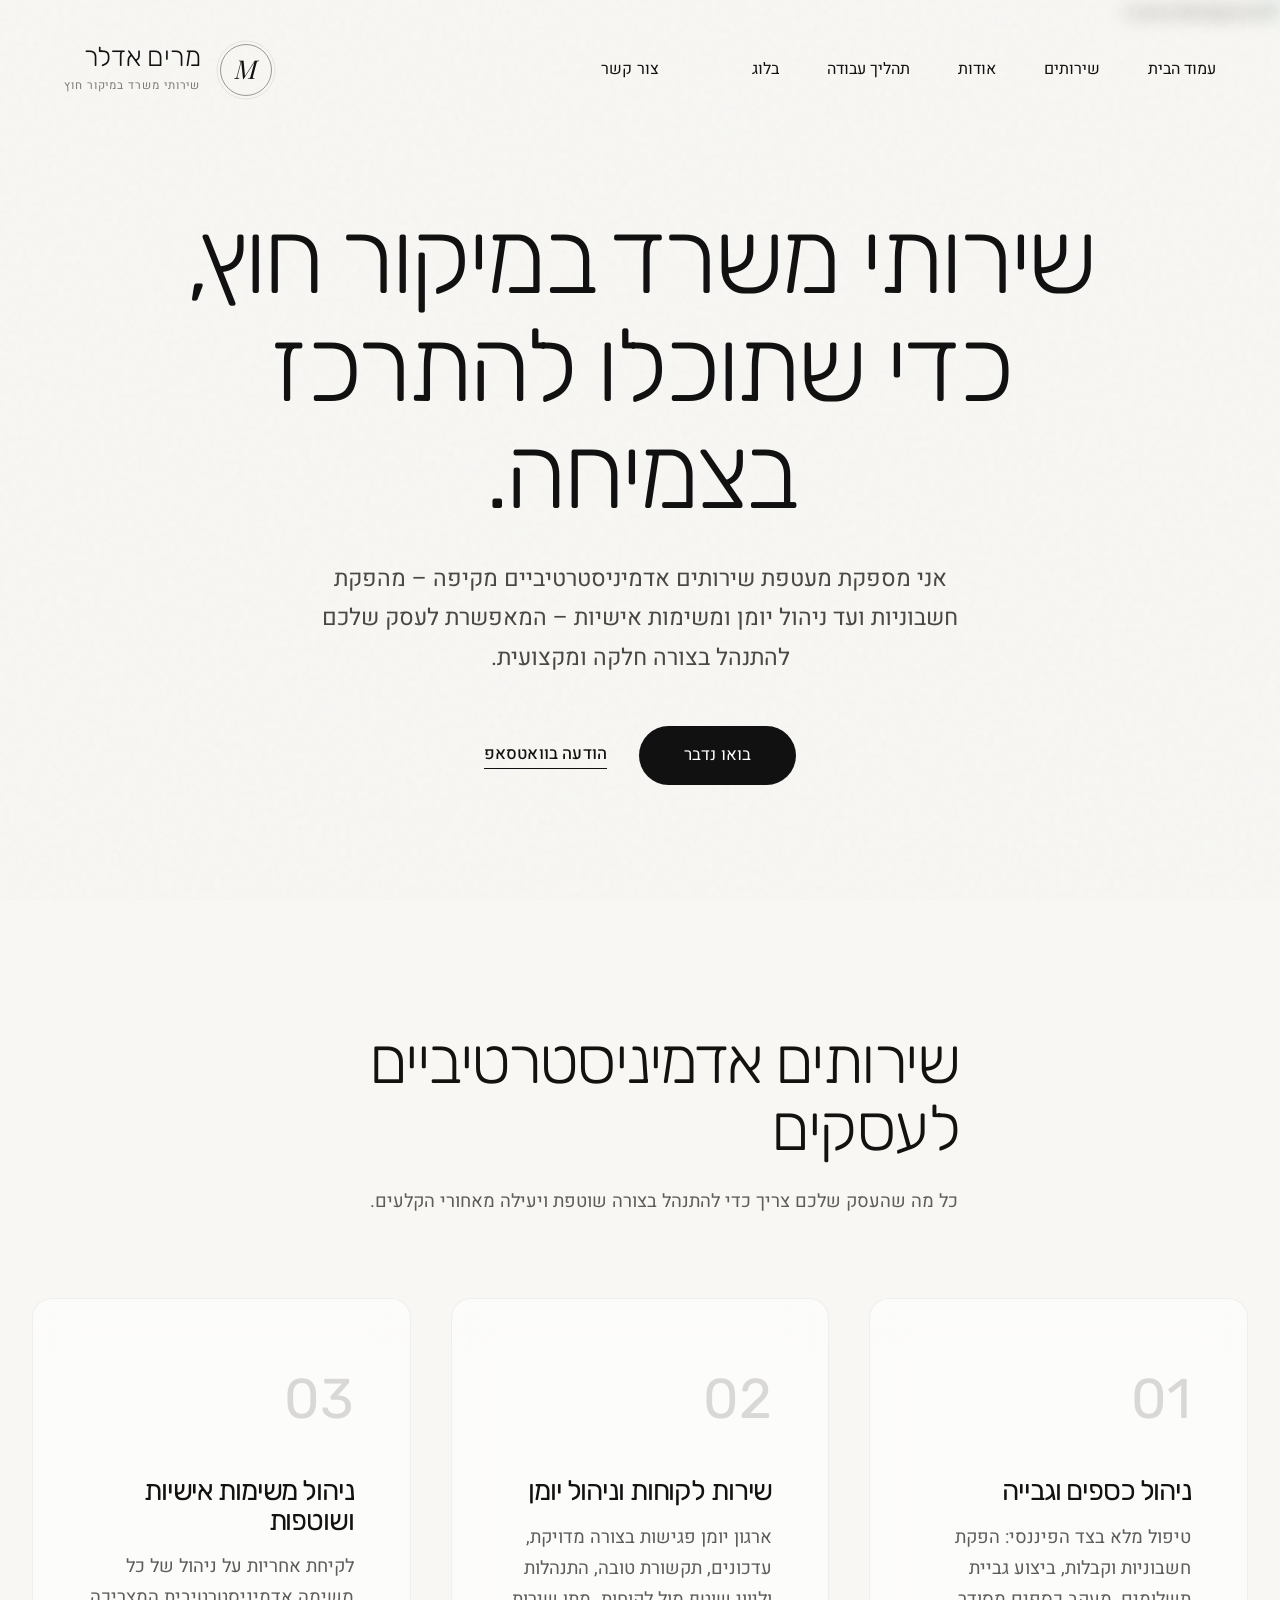
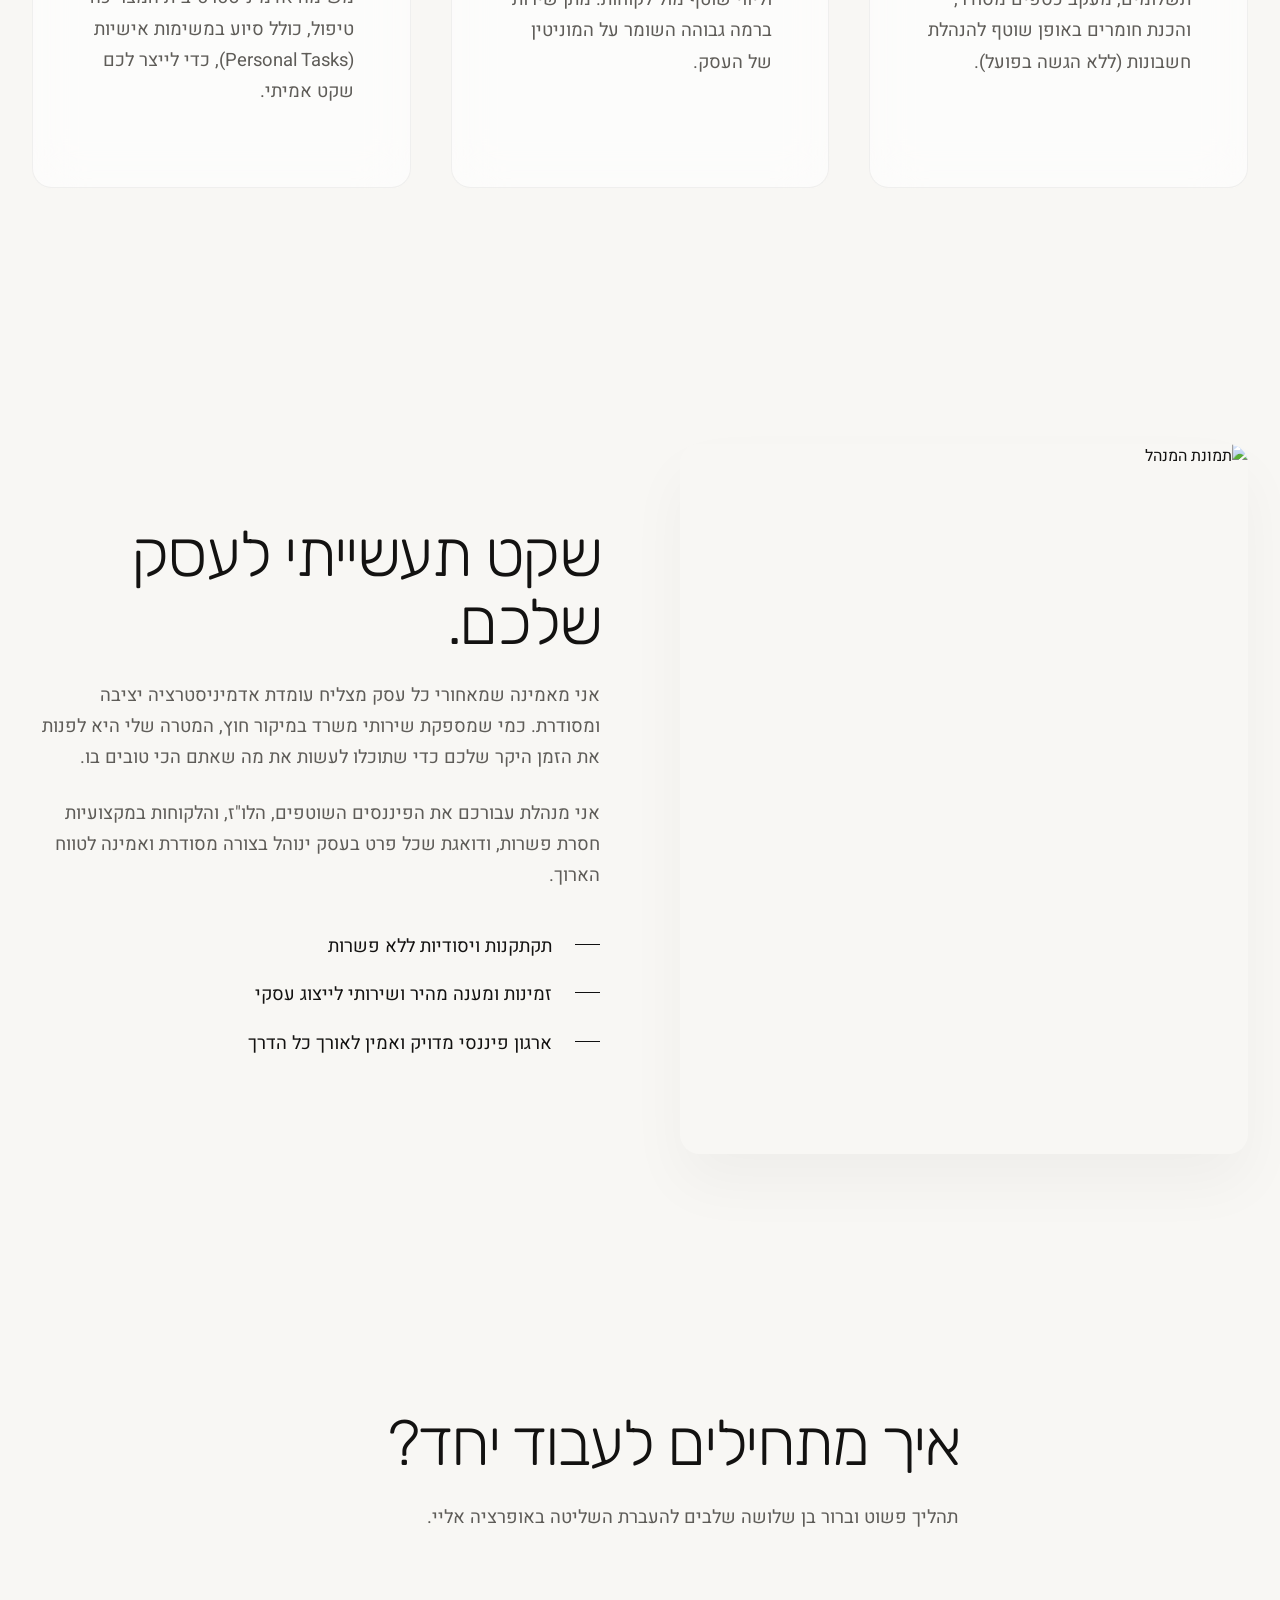
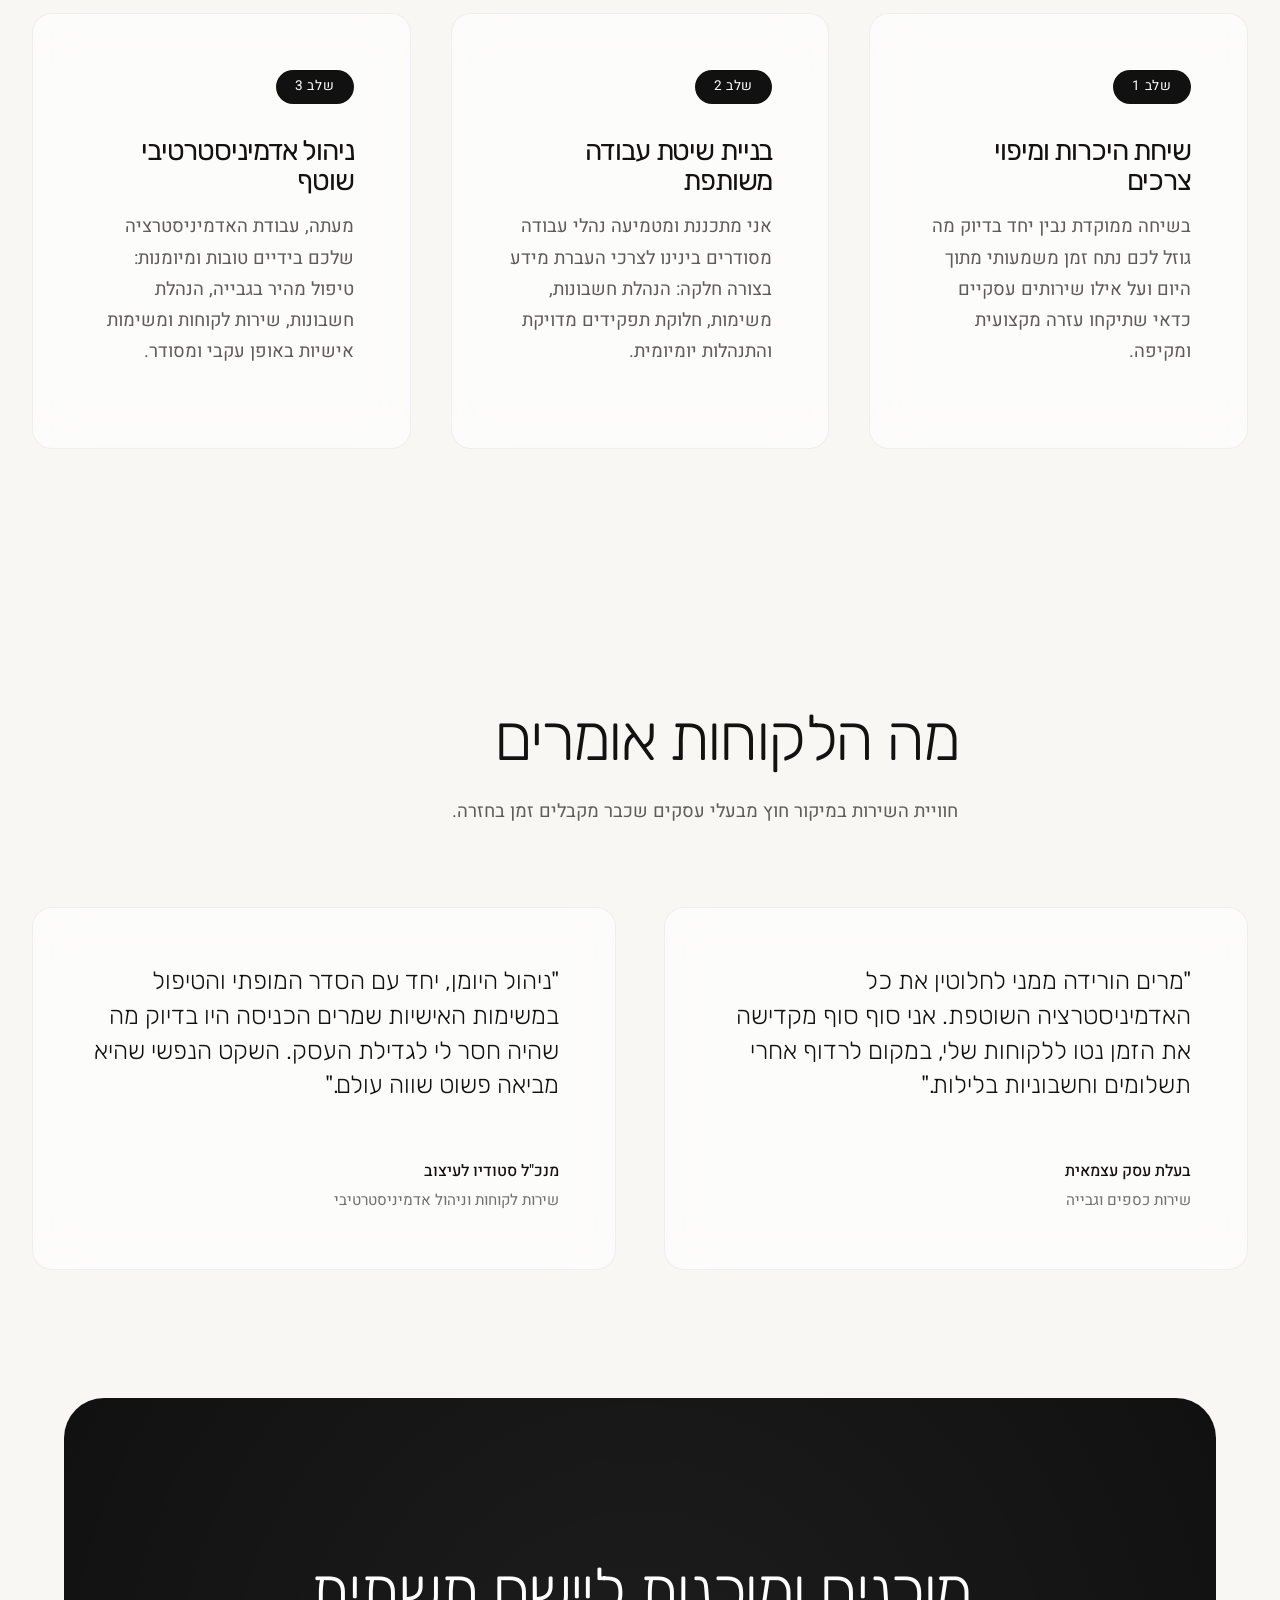
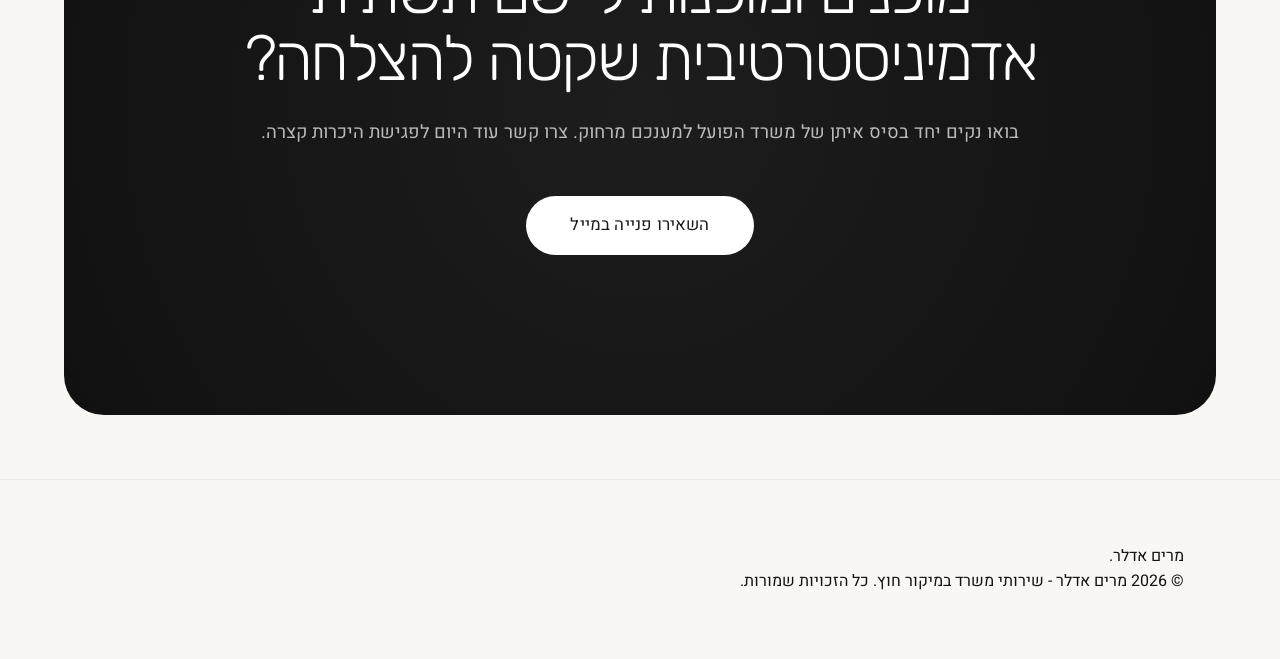
==== index.html @ 0e442197 "Add files via upload" ====
<!DOCTYPE html>
<html lang="he" dir="rtl">

<head>
    <meta charset="UTF-8">
    <meta name="viewport" content="width=device-width, initial-scale=1.0">
    <title>מרים אדלר | שירותי משרד במיקור חוץ</title>
    <meta name="description"
        content="שירותים אדמיניסטרטיביים לעסקים כולל ניהול משימות שוטפות, גבייה, שירות לקוחות וניהול יומן - מעטפת מקצועית במיקור חוץ.">
    <link rel="preconnect" href="https://fonts.googleapis.com">
    <link rel="preconnect" href="https://fonts.gstatic.com" crossorigin>
    <!-- Premium minimalist fonts -->
    <link
        href="https://fonts.googleapis.com/css2?family=Heebo:wght@300;400;500;600&family=Playfair+Display:ital@1&family=Rubik:ital,wght@0,300;0,400;0,600;1,400&display=swap"
        rel="stylesheet">
    <link rel="stylesheet" href="styles.css">
</head>

<body>

    <!-- Film grain overlay for premium texture -->
    <div class="noise"></div>

    <!-- Navigation -->
    <nav class="navbar hidden-onload">
        <a href="index.html" class="custom-logo">
            <div class="logo-icon">
                <svg viewBox="0 0 120 120" fill="none">
                    <circle cx="60" cy="60" r="58" stroke="currentColor" stroke-width="0.5" opacity="0.3" />
                    <circle cx="60" cy="60" r="51" stroke="currentColor" stroke-width="1" opacity="0.8" />
                    <text x="60" y="77" font-family="'Playfair Display', serif" font-size="52" font-style="italic"
                        font-weight="400" text-anchor="middle" fill="currentColor">M</text>
                </svg>
            </div>
            <div class="logo-text">
                <span class="logo-main">מרים אדלר</span>
                <span class="logo-sub">שירותי משרד במיקור חוץ</span>
            </div>
        </a>
        <div class="nav-links">
            <a href="index.html">עמוד הבית</a>
            <a href="#services">שירותים</a>
            <a href="#about">אודות</a>
            <a href="#process">תהליך עבודה</a>
            <a href="blog.html">בלוג</a>
            <a href="#contact" class="btn-outline">צור קשר</a>
        </div>
    </nav>

    <!-- Hero Section -->
    <section id="hero" class="hero hidden-onload">
        <!-- Abstract subtle luxury background -->
        <div class="hero-bg">
            <img src="assets/hero_background_1776880452753.png" alt="Luxury Background">
        </div>

        <div class="hero-content">
            <h1 class="fade-up">שירותי משרד במיקור חוץ, כדי שתוכלו להתרכז בצמיחה.</h1>
            <p class="subtitle fade-up delay-1">אני מספקת מעטפת שירותים אדמיניסטרטיביים מקיפה – מהפקת חשבוניות ועד ניהול
                יומן ומשימות אישיות – המאפשרת לעסק שלכם להתנהל בצורה חלקה ומקצועית.</p>
            <div class="cta-group fade-up delay-2">
                <a href="#contact" class="btn-primary">בואו נדבר</a>
                <a href="https://wa.me/972539245365" target="_blank" class="btn-secondary">הודעה בוואטסאפ</a>
            </div>
        </div>
    </section>

    <!-- Services Section -->
    <section id="services" class="services section-padding">
        <div class="container section-header reveal-up">
            <h2>שירותים אדמיניסטרטיביים לעסקים</h2>
            <p>כל מה שהעסק שלכם צריך כדי להתנהל בצורה שוטפת ויעילה מאחורי הקלעים.</p>
        </div>
        <div class="container grid-3 services-grid">
            <div class="card reveal-up delay-1">
                <div class="card-icon">01</div>
                <h3>ניהול כספים וגבייה</h3>
                <p>טיפול מלא בצד הפיננסי: הפקת חשבוניות וקבלות, ביצוע גביית תשלומים, מעקב כספים מסודר, והכנת חומרים
                    באופן שוטף להנהלת חשבונות (ללא הגשה בפועל).</p>
            </div>
            <div class="card reveal-up delay-2">
                <div class="card-icon">02</div>
                <h3>שירות לקוחות וניהול יומן</h3>
                <p>ארגון יומן פגישות בצורה מדויקת, עדכונים, תקשורת טובה, התנהלות וליווי שוטף מול לקוחות. מתן שירות ברמה
                    גבוהה השומר על המוניטין של העסק.</p>
            </div>
            <div class="card reveal-up delay-3">
                <div class="card-icon">03</div>
                <h3>ניהול משימות אישיות ושוטפות</h3>
                <p>לקיחת אחריות על ניהול של כל משימה אדמיניסטרטיבית המצריכה טיפול, כולל סיוע במשימות אישיות (Personal
                    Tasks), כדי לייצר לכם שקט אמיתי.</p>
            </div>
        </div>
    </section>

    <!-- About Section -->
    <section id="about" class="about section-padding">
        <div class="container grid-2 align-center">
            <div class="about-image reveal-right">
                <!-- Generated aesthetic portrait -->
                <div class="image-wrapper">
                    <img src="assets/manager_portrait_1776880466740.png" alt="תמונת המנהל">
                </div>
            </div>
            <div class="about-content reveal-left">
                <h2 class="section-title">שקט תעשייתי לעסק שלכם.</h2>
                <p>אני מאמינה שמאחורי כל עסק מצליח עומדת אדמיניסטרציה יציבה ומסודרת. כמי שמספקת שירותי משרד במיקור חוץ,
                    המטרה שלי היא לפנות את הזמן היקר שלכם כדי שתוכלו לעשות את מה שאתם הכי טובים בו.</p>
                <p>אני מנהלת עבורכם את הפיננסים השוטפים, הלו"ז, והלקוחות במקצועיות חסרת פשרות, ודואגת שכל פרט בעסק ינוהל
                    בצורה מסודרת ואמינה לטווח הארוך.</p>
                <ul class="check-list">
                    <li>תקתקנות ויסודיות ללא פשרות</li>
                    <li>זמינות ומענה מהיר ושירותי לייצוג עסקי</li>
                    <li>ארגון פיננסי מדויק ואמין לאורך כל הדרך</li>
                </ul>
            </div>
        </div>
    </section>

    <!-- Value Proposition / Process Section -->
    <section id="process" class="process section-padding">
        <div class="container section-header reveal-up">
            <h2>איך מתחילים לעבוד יחד?</h2>
            <p>תהליך פשוט וברור בן שלושה שלבים להעברת השליטה באופרציה אליי.</p>
        </div>
        <div class="container grid-3 process-steps">
            <div class="step reveal-up delay-1">
                <div class="step-number">שלב 1</div>
                <h3>שיחת היכרות ומיפוי צרכים</h3>
                <p>בשיחה ממוקדת נבין יחד בדיוק מה גוזל לכם נתח זמן משמעותי מתוך היום ועל אילו שירותים עסקיים כדאי שתיקחו
                    עזרה מקצועית ומקיפה.</p>
            </div>
            <div class="step reveal-up delay-2">
                <div class="step-number">שלב 2</div>
                <h3>בניית שיטת עבודה משותפת</h3>
                <p>אני מתכננת ומטמיעה נהלי עבודה מסודרים בינינו לצרכי העברת מידע בצורה חלקה: הנהלת חשבונות, משימות,
                    חלוקת תפקידים מדויקת והתנהלות יומיומית.</p>
            </div>
            <div class="step reveal-up delay-3">
                <div class="step-number">שלב 3</div>
                <h3>ניהול אדמיניסטרטיבי שוטף</h3>
                <p>מעתה, עבודת האדמיניסטרציה שלכם בידיים טובות ומיומנות: טיפול מהיר בגבייה, הנהלת חשבונות, שירות לקוחות
                    ומשימות אישיות באופן עקבי ומסודר.</p>
            </div>
        </div>
    </section>

    <!-- Proof / Results Section -->
    <section id="proof" class="proof section-padding">
        <div class="container section-header reveal-up">
            <h2>מה הלקוחות אומרים</h2>
            <p>חוויית השירות במיקור חוץ מבעלי עסקים שכבר מקבלים זמן בחזרה.</p>
        </div>
        <div class="container grid-2 proof-grid">
            <div class="testimonial-card reveal-up delay-1">
                <p class="quote">"מרים הורידה ממני לחלוטין את כל האדמיניסטרציה השוטפת. אני סוף סוף מקדישה את הזמן נטו
                    ללקוחות שלי, במקום לרדוף אחרי תשלומים וחשבוניות בלילות."</p>
                <div class="author">
                    <div class="author-info">
                        <strong>בעלת עסק עצמאית</strong>
                        <span>שירות כספים וגבייה</span>
                    </div>
                </div>
            </div>
            <div class="testimonial-card reveal-up delay-2">
                <p class="quote">"ניהול היומן, יחד עם הסדר המופתי והטיפול במשימות האישיות שמרים הכניסה היו בדיוק מה שהיה
                    חסר לי לגדילת העסק. השקט הנפשי שהיא מביאה פשוט שווה עולם."</p>
                <div class="author">
                    <div class="author-info">
                        <strong>מנכ"ל סטודיו לעיצוב</strong>
                        <span>שירות לקוחות וניהול אדמיניסטרטיבי</span>
                    </div>
                </div>
            </div>
        </div>
    </section>

    <!-- Final CTA Section -->
    <section id="contact" class="cta-section section-padding">
        <div class="container cta-container reveal-up">
            <h2>מוכנים ומוכנות ליישם תשתית אדמיניסטרטיבית שקטה להצלחה?</h2>
            <p>בואו נקים יחד בסיס איתן של משרד הפועל למענכם מרחוק. צרו קשר עוד היום לפגישת היכרות קצרה.</p>
            <div class="cta-buttons">
                <a href="mailto:mi@omadler.co" class="btn-primary">השאירו פנייה במייל</a>
            </div>
        </div>
    </section>

    <footer class="footer">
        <div class="container footer-content">
            <div class="brand">מרים אדלר<span>.</span></div>
            <div class="copyright">&copy; 2026 מרים אדלר - שירותי משרד במיקור חוץ. כל הזכויות שמורות.</div>
        </div>
    </footer>

    <script src="script.js"></script>
</body>

</html>
---- styles.css ----
/* ========================
   PREMIUM CSS VARIABLES
======================== */
:root {
    --color-bg: #f8f7f4;
    /* Creamy off-white base */
    --color-bg-light: #ffffff;
    --color-bg-card: rgba(255, 255, 255, 0.6);
    --color-text: #131211;
    --color-text-muted: #5e5c58;
    --color-accent: #111111;
    --color-border: rgba(17, 17, 17, 0.05);

    --font-heading: 'Rubik', sans-serif;
    --font-body: 'Heebo', sans-serif;

    --transition-smooth: all 0.7s cubic-bezier(0.16, 1, 0.3, 1);

    --shadow-elegant: 0 30px 60px rgba(0, 0, 0, 0.04);
    --shadow-float: 0 40px 80px rgba(0, 0, 0, 0.08);
}

/* Base */
* {
    margin: 0;
    padding: 0;
    box-sizing: border-box;
}

html {
    scroll-behavior: smooth;
}

body {
    font-family: var(--font-body);
    color: var(--color-text);
    background-color: var(--color-bg);
    line-height: 1.6;
    overflow-x: hidden;
    -webkit-font-smoothing: antialiased;
}

/* Noise Overlay */
.noise {
    position: fixed;
    inset: 0;
    z-index: 9999;
    pointer-events: none;
    background-image: url('data:image/svg+xml;utf8,%3Csvg viewBox="0 0 200 200" xmlns="http://www.w3.org/2000/svg"%3E%3Cfilter id="noiseFilter"%3E%3CfeTurbulence type="fractalNoise" baseFrequency="0.75" numOctaves="3" stitchTiles="stitch"/%3E%3C/filter%3E%3Crect width="100%25" height="100%25" filter="url(%23noiseFilter)"/%3E%3C/svg%3E');
    opacity: 0.04;
    mix-blend-mode: multiply;
}

h1,
h2,
h3 {
    font-family: var(--font-heading);
    font-weight: 300;
    line-height: 1.05;
    letter-spacing: -0.04em;
}

h1 {
    font-size: clamp(3.5rem, 8vw, 7rem);
    color: var(--color-accent);
}

h2 {
    font-size: clamp(2.5rem, 5vw, 4.5rem);
    margin-bottom: 1.5rem;
}

h3 {
    font-size: 1.75rem;
    margin-bottom: 1rem;
    font-weight: 400;
}

p {
    color: var(--color-text-muted);
    font-size: 1.15rem;
    line-height: 1.7;
    margin-bottom: 1.5rem;
}

a {
    color: inherit;
    text-decoration: none;
    transition: var(--transition-smooth);
}

/* Layout */
.container {
    width: 100%;
    max-width: 1300px;
    margin: 0 auto;
    padding: 0 2rem;
}

.section-padding {
    padding: 8rem 0;
}

.grid-2 {
    display: grid;
    grid-template-columns: repeat(auto-fit, minmax(400px, 1fr));
    gap: 5rem;
}

.grid-3 {
    display: grid;
    grid-template-columns: repeat(auto-fit, minmax(320px, 1fr));
    gap: 2.5rem;
}

.align-center {
    align-items: center;
}

.section-header {
    margin-bottom: 5rem;
    text-align: right;
    max-width: 700px;
}

/* Buttons */
.btn-primary,
.btn-secondary,
.btn-outline,
.btn-whatsapp {
    display: inline-flex;
    align-items: center;
    justify-content: center;
    padding: 1rem 2.8rem;
    font-size: 1.05rem;
    font-weight: 400;
    border-radius: 100px;
    cursor: pointer;
    transition: var(--transition-smooth);
    letter-spacing: 0.01em;
}

.btn-primary {
    background-color: var(--color-accent);
    color: var(--color-bg-light);
}

.btn-primary:hover {
    background-color: #000;
    transform: translateY(-4px);
    box-shadow: 0 20px 40px rgba(0, 0, 0, 0.15);
}

.btn-secondary {
    padding: 0;
    margin-inline-start: 2rem;
    border-bottom: 1px solid var(--color-accent);
    border-radius: 0;
    font-weight: 500;
}

.btn-secondary:hover {
    color: var(--color-text-muted);
    border-bottom-color: transparent;
    transform: translateY(-2px);
}

.btn-whatsapp {
    background-color: #25D366;
    color: white;
}

/* Navbar */
.navbar {
    position: fixed;
    top: 0;
    width: 100%;
    padding: 2.5rem 5%;
    display: flex;
    justify-content: space-between;
    align-items: center;
    flex-direction: row-reverse;
    z-index: 1000;
    transition: var(--transition-smooth);
}

.navbar.scrolled {
    background-color: rgba(248, 247, 244, 0.85);
    backdrop-filter: blur(15px);
    -webkit-backdrop-filter: blur(15px);
    padding: 1.25rem 5%;
    border-bottom: 1px solid var(--color-border);
}

.custom-logo {
    display: flex;
    align-items: center;
    gap: 1rem;
    text-decoration: none;
    color: var(--color-accent);
    transition: var(--transition-smooth);
}

.custom-logo:hover {
    opacity: 0.6;
}

.logo-icon {
    width: 60px;
    height: 60px;
    display: flex;
    align-items: center;
    justify-content: center;
    flex-shrink: 0;
}

.logo-icon svg {
    width: 100%;
    height: 100%;
}

.logo-text {
    display: flex;
    flex-direction: column;
    justify-content: center;
}

.logo-main {
    font-family: var(--font-heading);
    font-size: 1.7rem;
    font-weight: 300;
    line-height: 1;
    letter-spacing: -0.01em;
}

.logo-sub {
    font-family: var(--font-body);
    font-size: 0.72rem;
    color: var(--color-text-muted);
    letter-spacing: 0.08em;
    margin-top: 0.35rem;
    opacity: 0.8;
}

.nav-links {
    display: flex;
    gap: 3rem;
    align-items: center;
}

.nav-links a {
    font-size: 1rem;
}

.nav-links a:hover {
    opacity: 0.5;
}

/* Hero Section */
.hero {
    min-height: 100vh;
    display: flex;
    align-items: center;
    position: relative;
    padding-top: 10vh;
}

.hero-bg {
    position: absolute;
    inset: 0;
    z-index: -1;
    overflow: hidden;
    background: linear-gradient(to bottom, #f8f7f4, transparent);
}

.hero-bg img {
    width: 100%;
    height: 100%;
    object-fit: cover;
    opacity: 0.5;
    filter: blur(8px) contrast(1.1);
    transform: scale(1.05);
    /* hide blur edges */
}

.hero-content {
    max-width: 950px;
    margin: 0 auto;
    text-align: center;
}

.hero .subtitle {
    font-size: 1.45rem;
    max-width: 650px;
    margin: 2rem auto 3rem;
    color: #4a4845;
}

.cta-group {
    display: flex;
    justify-content: center;
    align-items: center;
}

/* Cards (Glassmorphism + Elegance) */
.card,
.step,
.testimonial-card {
    background: var(--color-bg-card);
    backdrop-filter: blur(25px);
    -webkit-backdrop-filter: blur(25px);
    padding: 3.5rem;
    border-radius: 20px;
    border: 1px solid var(--color-border);
    transition: var(--transition-smooth);
    position: relative;
    overflow: hidden;
}

.card::before,
.step::before,
.testimonial-card::before {
    content: "";
    position: absolute;
    top: 0;
    left: 0;
    right: 0;
    height: 100%;
    background: linear-gradient(to bottom, rgba(255, 255, 255, 0.4), transparent);
    pointer-events: none;
    opacity: 0;
    transition: var(--transition-smooth);
}

.card:hover::before,
.step:hover::before,
.testimonial-card:hover::before {
    opacity: 1;
}

.card:hover,
.step:hover,
.testimonial-card:hover {
    transform: translateY(-12px);
    box-shadow: var(--shadow-float);
    border-color: rgba(17, 17, 17, 0.1);
}

.card-icon {
    font-family: var(--font-heading);
    font-size: 3.5rem;
    color: var(--color-accent);
    opacity: 0.15;
    margin-bottom: 2rem;
}

.step-number {
    display: inline-block;
    padding: 0.4rem 1.2rem;
    background: var(--color-accent);
    color: var(--color-bg-light);
    border-radius: 100px;
    font-size: 0.85rem;
    margin-bottom: 2rem;
    letter-spacing: 0.05em;
}

/* About Section */
.image-wrapper {
    position: relative;
    border-radius: 20px;
    overflow: hidden;
    box-shadow: var(--shadow-elegant);
    aspect-ratio: 4/5;
}

.image-wrapper img {
    width: 100%;
    height: 100%;
    object-fit: cover;
    transition: transform 1.5s ease;
}

.image-wrapper:hover img {
    transform: scale(1.05);
}

.check-list {
    list-style: none;
    margin-top: 2.5rem;
}

.check-list li {
    position: relative;
    padding-inline-start: 3rem;
    margin-bottom: 1.2rem;
    font-size: 1.15rem;
    color: var(--color-text);
}

.check-list li::before {
    content: "";
    position: absolute;
    inset-inline-start: 0;
    top: 0.75rem;
    width: 25px;
    height: 1px;
    background-color: var(--color-accent);
}

/* Testimonial */
.proof-grid {
    gap: 3rem;
}

.testimonial-card .quote {
    font-family: var(--font-heading);
    font-size: 1.55rem;
    color: var(--color-accent);
    margin-bottom: 3.5rem;
    line-height: 1.4;
    font-weight: 300;
}

.author {
    display: flex;
    align-items: center;
    gap: 1.5rem;
}

.author-info strong {
    font-weight: 500;
    display: block;
    margin-bottom: 0.2rem;
}

.author-info span {
    font-size: 0.95rem;
    opacity: 0.6;
}

/* CTA */
.cta-section {
    background-color: var(--color-accent);
    color: var(--color-bg-light);
    border-radius: 40px;
    margin: 0 4rem 4rem;
    text-align: center;
    padding: 10rem 2rem;
    position: relative;
    overflow: hidden;
}

.cta-section::after {
    content: "";
    position: absolute;
    top: -50%;
    left: -50%;
    right: -50%;
    bottom: -50%;
    background: radial-gradient(circle at center, rgba(255, 255, 255, 0.05) 0%, transparent 50%);
    pointer-events: none;
}

.cta-section h2,
.cta-section p {
    color: var(--color-bg-light);
    position: relative;
    z-index: 2;
}

.cta-section p {
    opacity: 0.7;
    margin-bottom: 3rem;
}

.cta-buttons {
    display: flex;
    gap: 1.5rem;
    justify-content: center;
    position: relative;
    z-index: 2;
}

.cta-buttons .btn-primary {
    background-color: var(--color-bg-light);
    color: var(--color-accent);
}

.cta-buttons .btn-primary:hover {
    background-color: #e0e0e0;
}

/* Footer */
.footer {
    padding: 4rem 5%;
    display: flex;
    justify-content: space-between;
    border-top: 1px solid var(--color-border);
}

/* ========================
   BLOG PAGE STYLES
======================== */
.text-center {
    text-align: center;
}

.blog-header {
    padding-top: 20vh;
    padding-bottom: 2rem;
}

.blog-header .subtitle {
    margin: 1.5rem auto 0;
    max-width: 600px;
}

.blog-grid {
    display: grid;
    grid-template-columns: repeat(auto-fit, minmax(340px, 1fr));
    gap: 4rem 3.5rem;
}

.blog-card {
    display: flex;
    flex-direction: column;
    transition: var(--transition-smooth);
    border-radius: 20px;
}

.blog-card:hover {
    transform: translateY(-8px);
}

.blog-card:hover .blog-image img {
    transform: scale(1.06);
}

.blog-image {
    width: 100%;
    aspect-ratio: 16/10;
    border-radius: 20px;
    overflow: hidden;
    margin-bottom: 2rem;
    box-shadow: var(--shadow-elegant);
    position: relative;
}

.blog-image img {
    width: 100%;
    height: 100%;
    object-fit: cover;
    transition: transform 1.5s ease;
}

.blog-meta {
    display: flex;
    align-items: center;
    gap: 0.8rem;
    font-size: 0.85rem;
    color: var(--color-text-muted);
    opacity: 0.8;
    margin-bottom: 1rem;
    font-weight: 500;
}

.blog-meta .dot {
    opacity: 0.5;
}

.blog-content h2 {
    font-size: 1.7rem;
    line-height: 1.25;
    margin-bottom: 1rem;
}

.blog-content h2 a {
    color: var(--color-text);
}

.blog-content h2 a:hover {
    color: var(--color-text-muted);
}

.blog-content p {
    font-size: 1.05rem;
    margin-bottom: 1.5rem;
    opacity: 0.9;
}

.read-more {
    display: inline-flex;
    align-items: center;
    gap: 0.5rem;
    font-weight: 500;
    font-size: 0.95rem;
    color: var(--color-accent);
    text-transform: uppercase;
    letter-spacing: 0.02em;
}

.read-more span {
    transition: transform 0.4s ease;
    font-family: Arial, sans-serif;
}

.read-more:hover span {
    transform: translateX(-5px);
    /* RTL moves it left visually */
}

/* Nav updates */
.nav-links a.active {
    font-weight: 600;
    border-bottom: 1px solid var(--color-accent);
    padding-bottom: 2px;
}

/* Animations JS handles */
.fade-up {
    opacity: 0;
    transform: translateY(40px);
    animation: fadeUp 1.2s cubic-bezier(0.16, 1, 0.3, 1) forwards;
}

.delay-1 {
    animation-delay: 0.2s;
}

.delay-2 {
    animation-delay: 0.4s;
}

@keyframes fadeUp {
    to {
        opacity: 1;
        transform: translateY(0);
    }
}

.reveal-up {
    opacity: 0;
    transform: translateY(50px);
    transition: opacity 1.2s cubic-bezier(0.16, 1, 0.3, 1), transform 1.2s cubic-bezier(0.16, 1, 0.3, 1);
}

.reveal-left {
    opacity: 0;
    transform: translateX(-50px);
    transition: opacity 1.2s cubic-bezier(0.16, 1, 0.3, 1), transform 1.2s cubic-bezier(0.16, 1, 0.3, 1);
}

.reveal-right {
    opacity: 0;
    transform: translateX(50px);
    transition: opacity 1.2s cubic-bezier(0.16, 1, 0.3, 1), transform 1.2s cubic-bezier(0.16, 1, 0.3, 1);
}

/* Delay staggered logic applied by JS if needed, else via HTML classes */
.reveal-up.active.delay-1,
.reveal-left.active.delay-1,
.reveal-right.active.delay-1 {
    transition-delay: 0.1s;
}

.reveal-up.active.delay-2,
.reveal-left.active.delay-2,
.reveal-right.active.delay-2 {
    transition-delay: 0.2s;
}

.reveal-up.active.delay-3,
.reveal-left.active.delay-3,
.reveal-right.active.delay-3 {
    transition-delay: 0.3s;
}

.reveal-up.active,
.reveal-left.active,
.reveal-right.active {
    opacity: 1;
    transform: translate(0);
}

/* Mobile Hamburger Overlay */
.hamburger {
    display: none;
    background: none;
    border: none;
    cursor: pointer;
    z-index: 1001;
    /* Above nav-links overlay */
    padding: 0.5rem;
}

.hamburger svg {
    width: 32px;
    height: 32px;
    color: var(--color-accent);
    transition: var(--transition-smooth);
}

/* Responsive */
@media (max-width: 1000px) {
    .hamburger {
        display: block;
    }

    .nav-links {
        display: flex;
        flex-direction: column;
        position: fixed;
        top: 0;
        right: 0;
        width: 100%;
        height: 100vh;
        background: rgba(248, 247, 244, 0.98);
        backdrop-filter: blur(20px);
        -webkit-backdrop-filter: blur(20px);
        justify-content: center;
        align-items: center;
        gap: 3rem;

        /* Hidden by default, slides in from top */
        transform: translateY(-100%);
        transition: transform 0.6s cubic-bezier(0.16, 1, 0.3, 1), opacity 0.6s ease;
        z-index: 1000;
        opacity: 0;
        visibility: hidden;
    }

    .nav-links.mobile-active {
        transform: translateY(0);
        opacity: 1;
        visibility: visible;
    }

    .nav-links a {
        font-size: 1.5rem;
        font-weight: 500;
    }

    .grid-2 {
        grid-template-columns: 1fr;
        gap: 3rem;
    }

    h1 {
        font-size: 3.5rem;
    }

    .cta-section {
        margin: 0 1.5rem 3rem;
        padding: 6rem 1.5rem;
        border-radius: 20px;
    }

    .cta-group {
        flex-direction: column;
        gap: 1rem;
    }

    .btn-secondary {
        margin-inline-start: 0;
        padding: 1rem 0;
        text-align: center;
    }
}
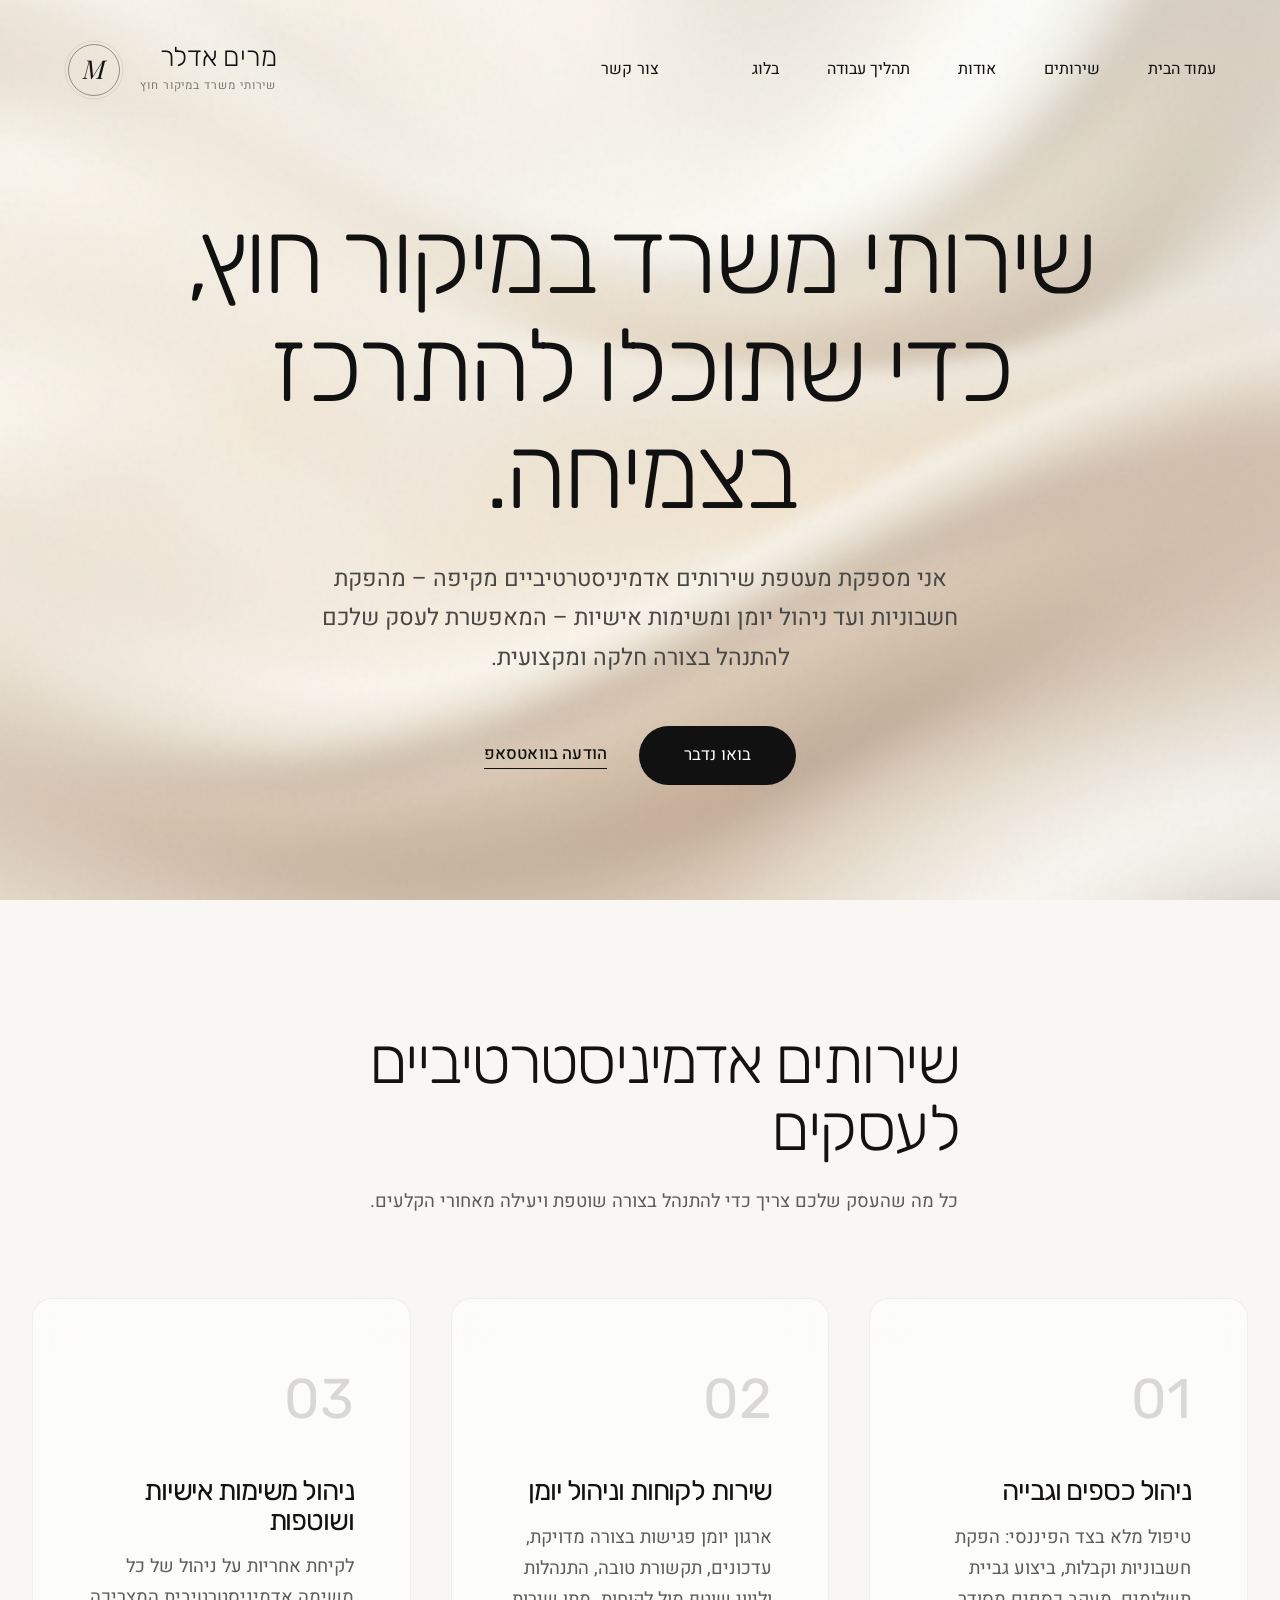
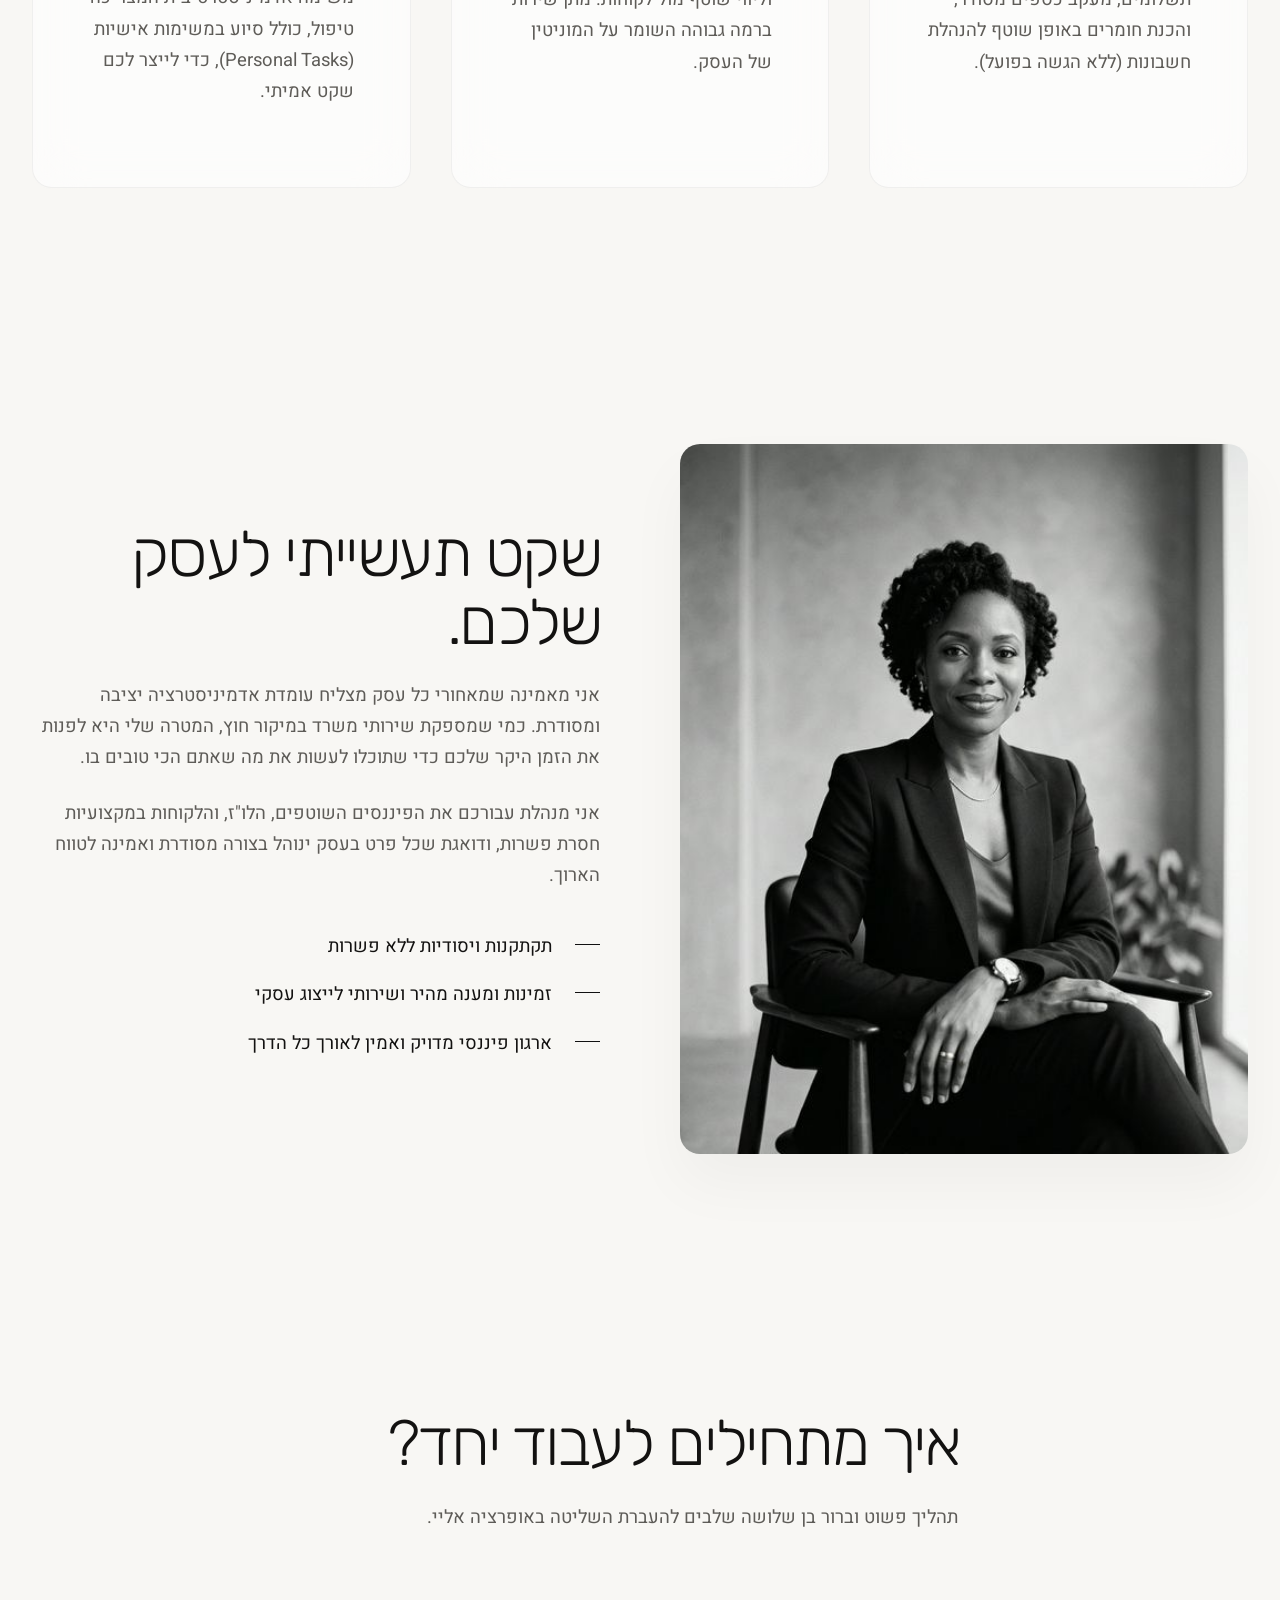
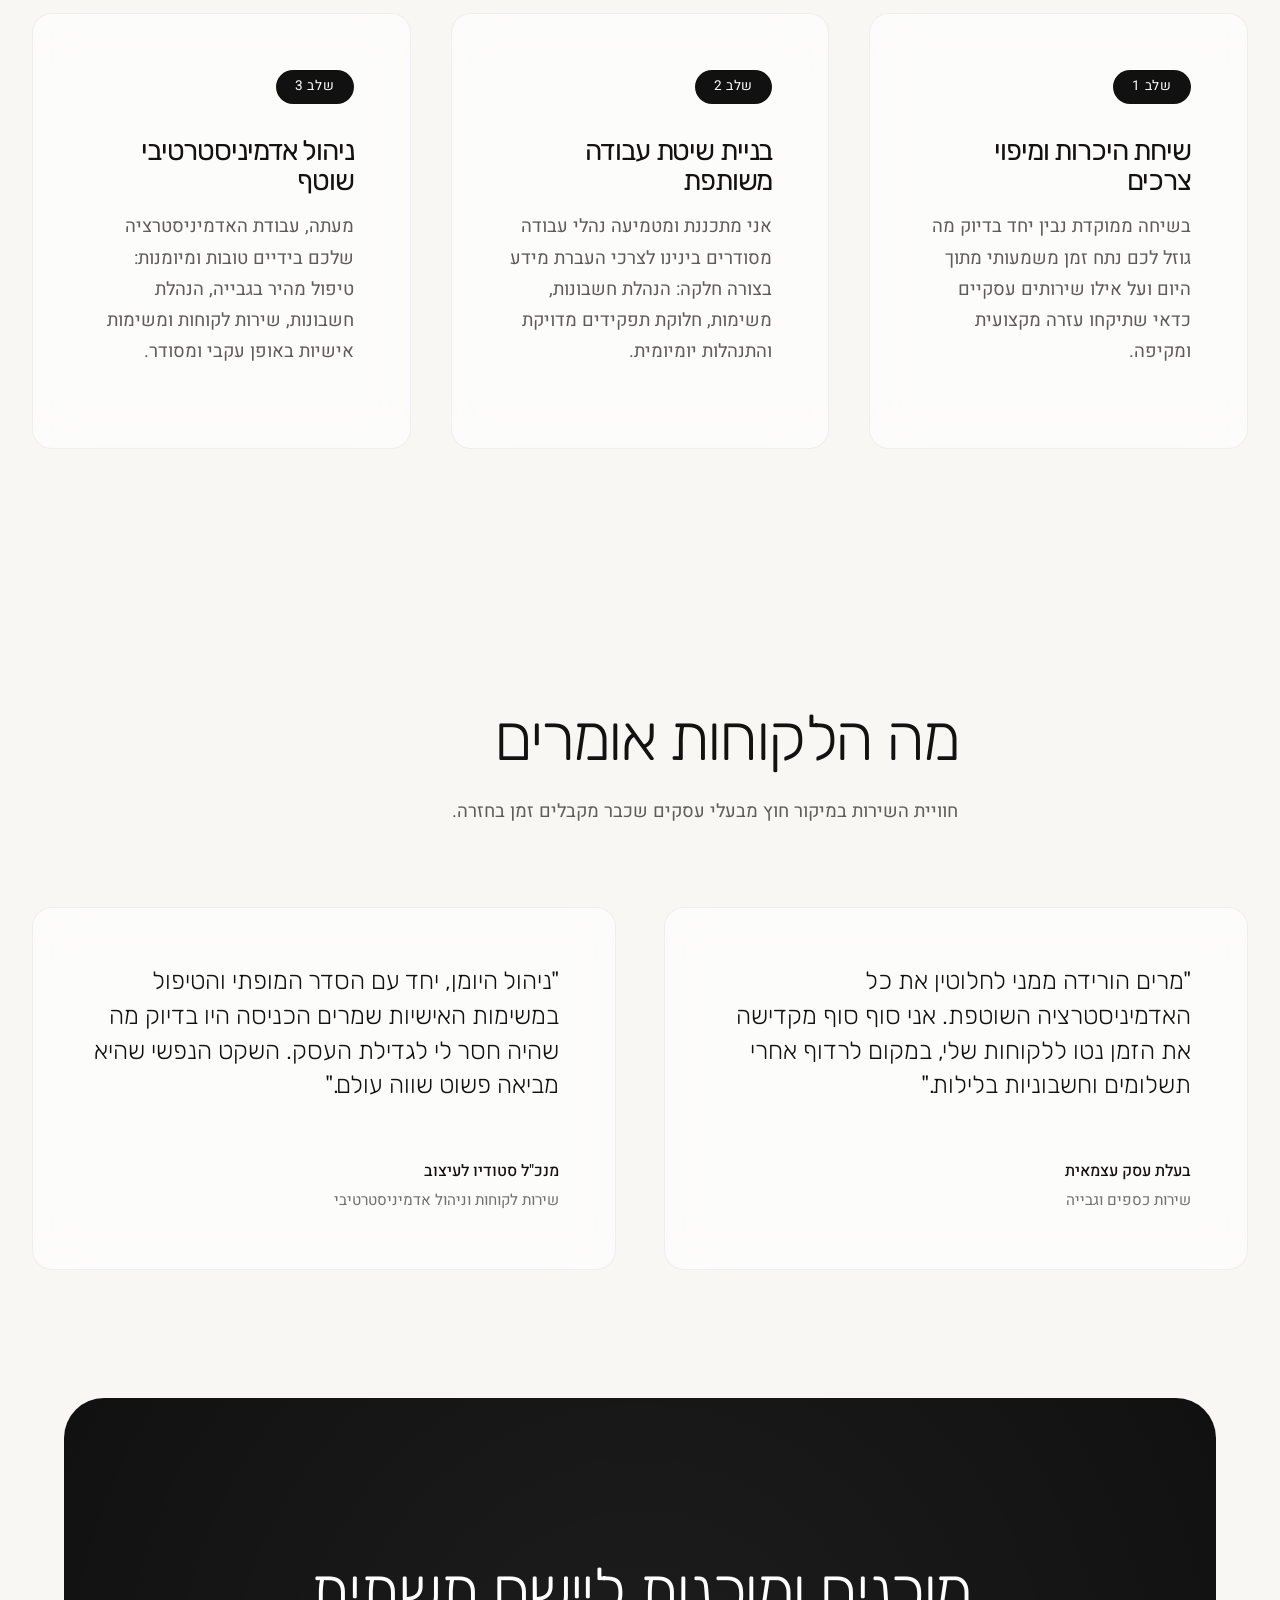
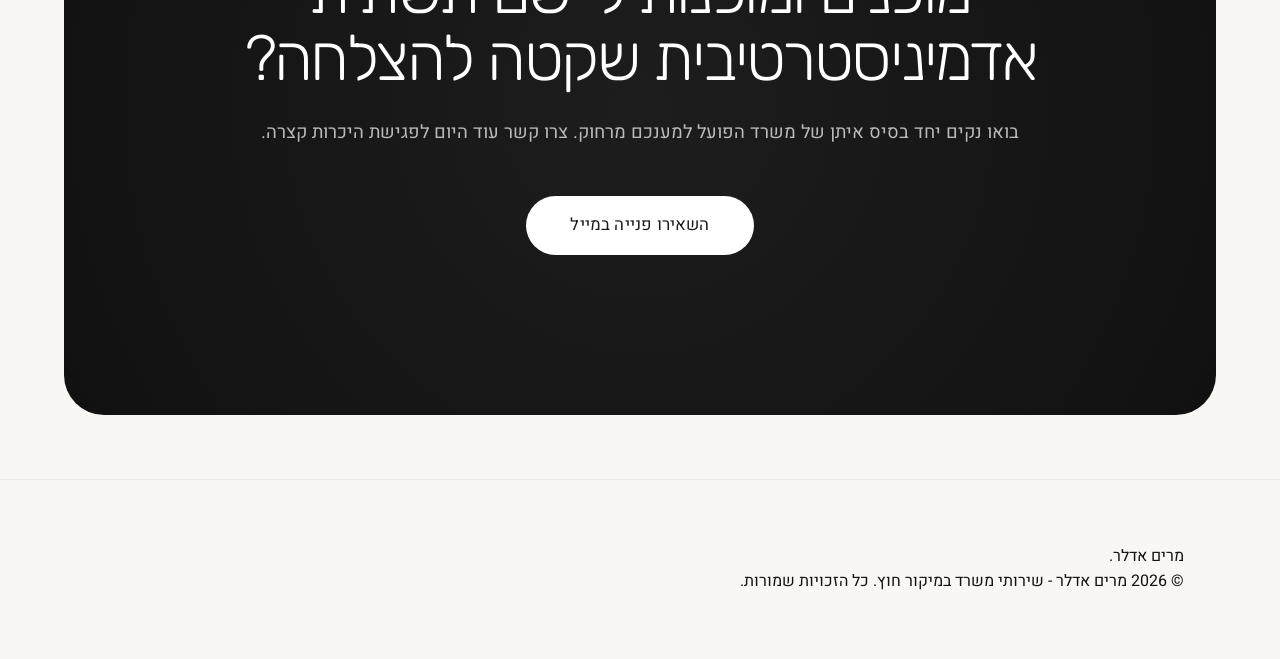
==== commit 1c60e3db: "Add files via upload" ====
--- a/index.html
+++ b/index.html
@@ -51,7 +51,7 @@
     <section id="hero" class="hero hidden-onload">
         <!-- Abstract subtle luxury background -->
         <div class="hero-bg">
-            <img src="assets/hero_background_1776880452753.png" alt="Luxury Background">
+            <img src="hero_background_1776880452753.png" alt="Luxury Background">
         </div>
 
         <div class="hero-content">
@@ -99,7 +99,7 @@
             <div class="about-image reveal-right">
                 <!-- Generated aesthetic portrait -->
                 <div class="image-wrapper">
-                    <img src="assets/manager_portrait_1776880466740.png" alt="תמונת המנהל">
+                    <img src="manager_portrait_1776880466740.png" alt="תמונת המנהל">
                 </div>
             </div>
             <div class="about-content reveal-left">
--- a/styles.css
+++ b/styles.css
@@ -195,6 +195,8 @@
 .custom-logo {
     display: flex;
     align-items: center;
+    flex-direction: row-reverse;
+    /* Puts icon on the left in RTL */
     gap: 1rem;
     text-decoration: none;
     color: var(--color-accent);
@@ -202,7 +204,7 @@
 }
 
 .custom-logo:hover {
-    opacity: 0.6;
+    opacity: 0.8;
 }
 
 .logo-icon {
@@ -223,6 +225,26 @@
     display: flex;
     flex-direction: column;
     justify-content: center;
+    overflow: hidden;
+    max-width: 400px;
+    white-space: nowrap;
+    opacity: 1;
+    transition: max-width 0.8s cubic-bezier(0.16, 1, 0.3, 1), opacity 0.8s ease, margin 0.8s ease;
+}
+
+/* Collapsed state */
+.custom-logo.logo-collapsed .logo-text {
+    max-width: 0;
+    opacity: 0;
+    margin-right: -1rem;
+    /* Pulls the gap completely shut */
+}
+
+/* Expand back on hover */
+.custom-logo.logo-collapsed:hover .logo-text {
+    max-width: 400px;
+    opacity: 1;
+    margin-right: 0;
 }
 
 .logo-main {
@@ -747,7 +769,12 @@
     }
 
     h1 {
-        font-size: 3.5rem;
+        font-size: 2.2rem;
+        line-height: 1.15;
+    }
+
+    h2 {
+        font-size: 1.8rem;
     }
 
     .cta-section {
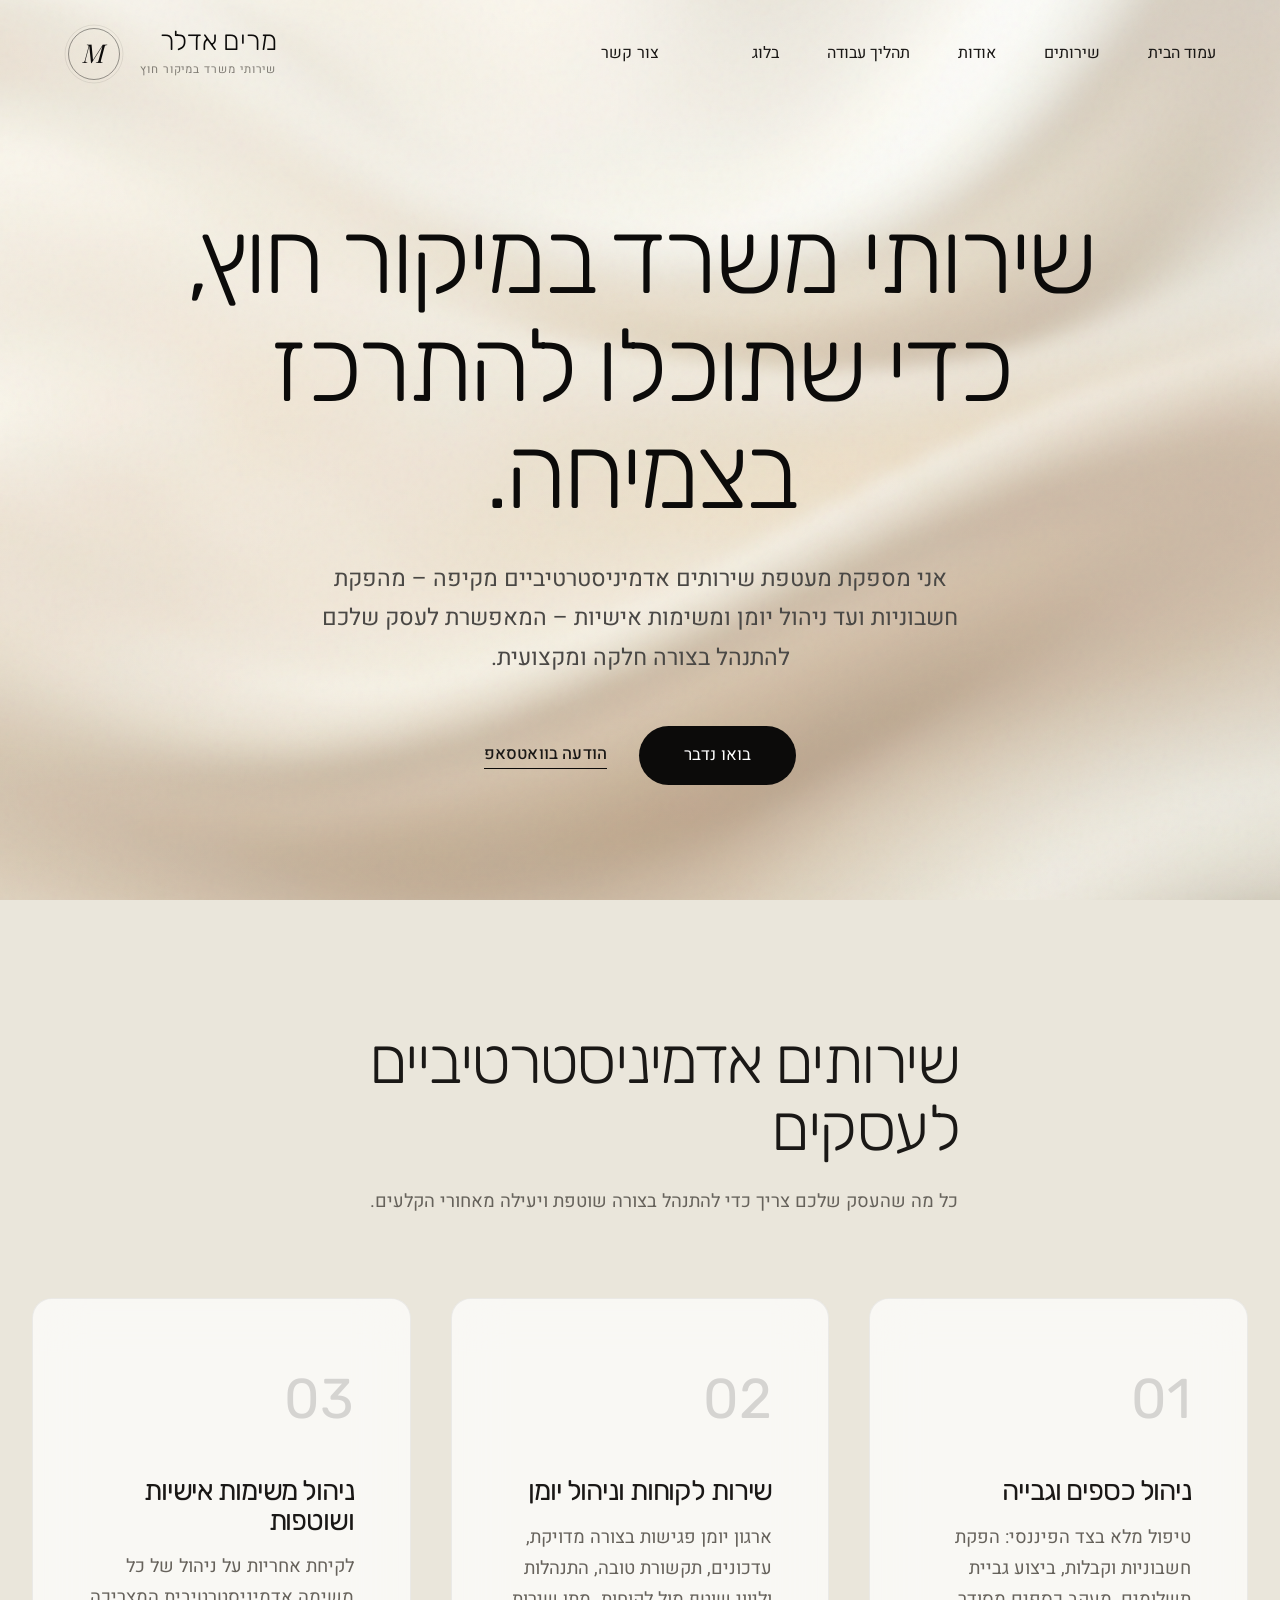
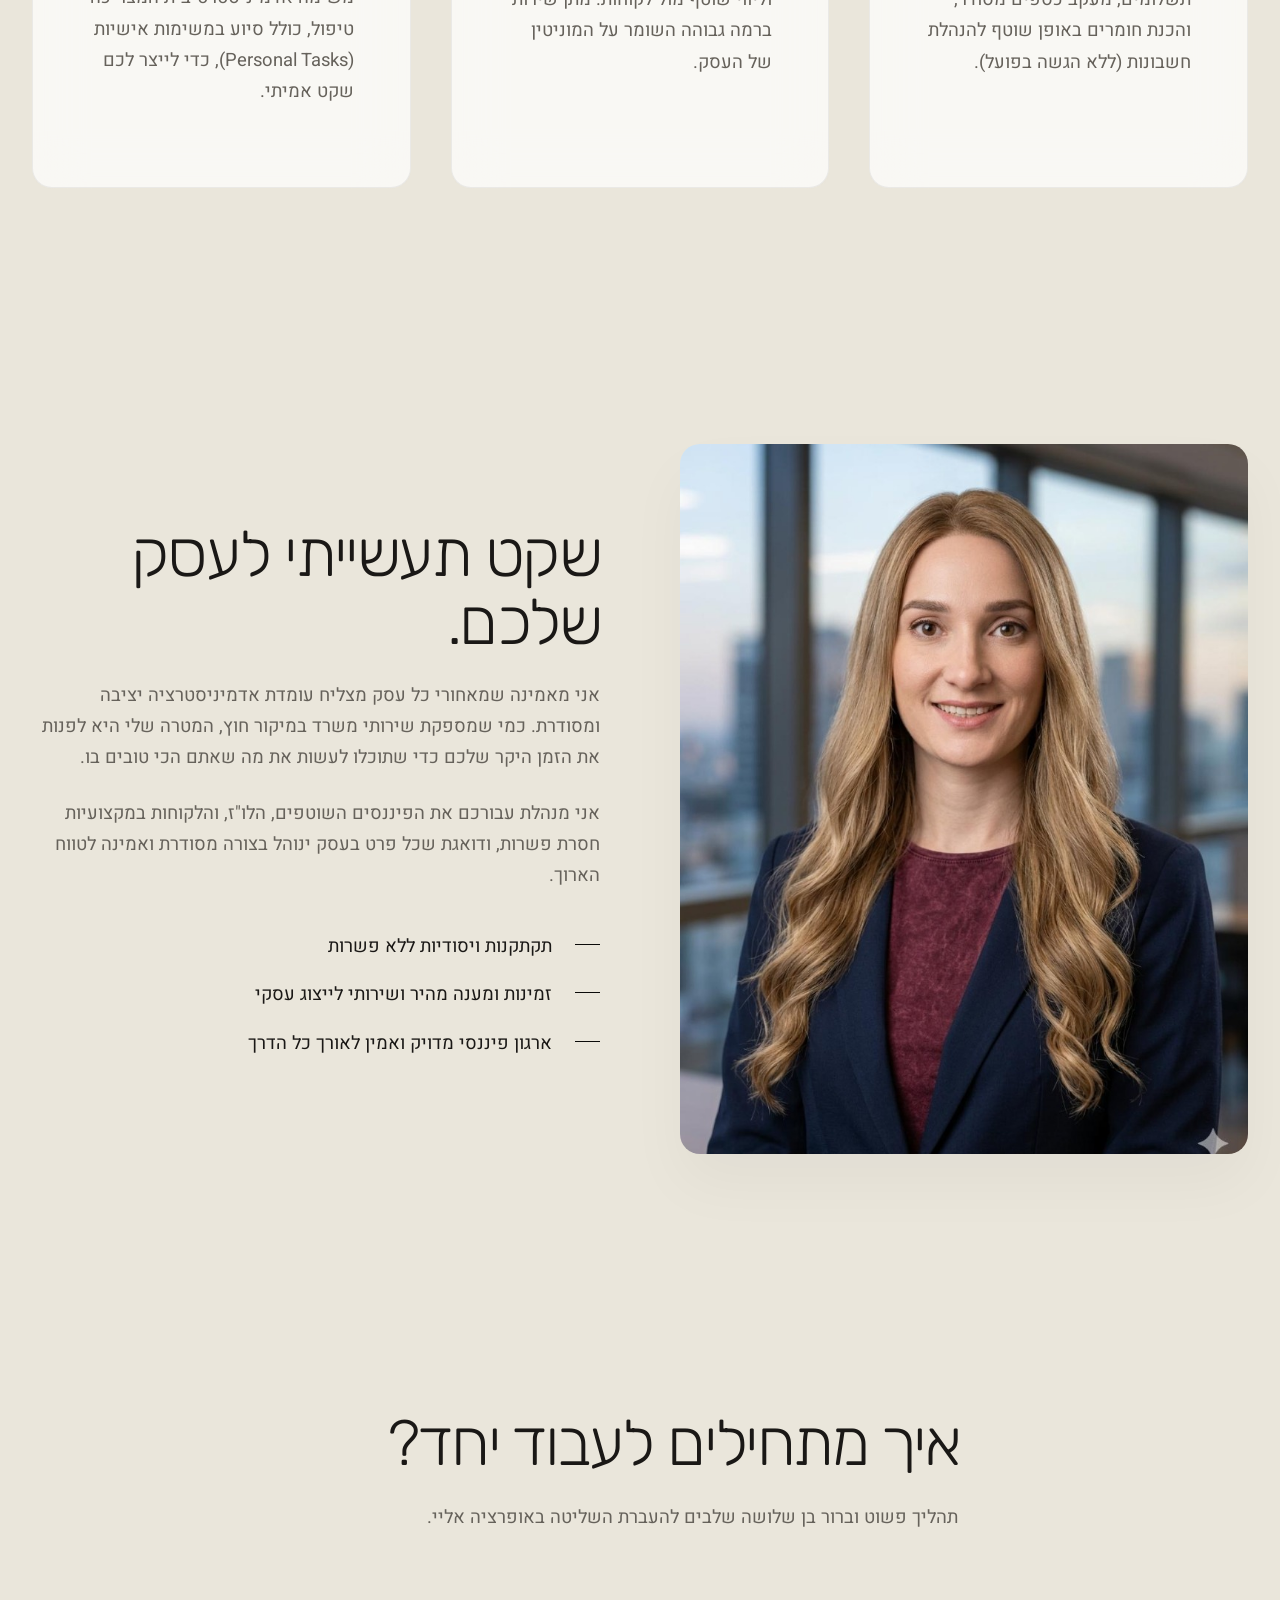
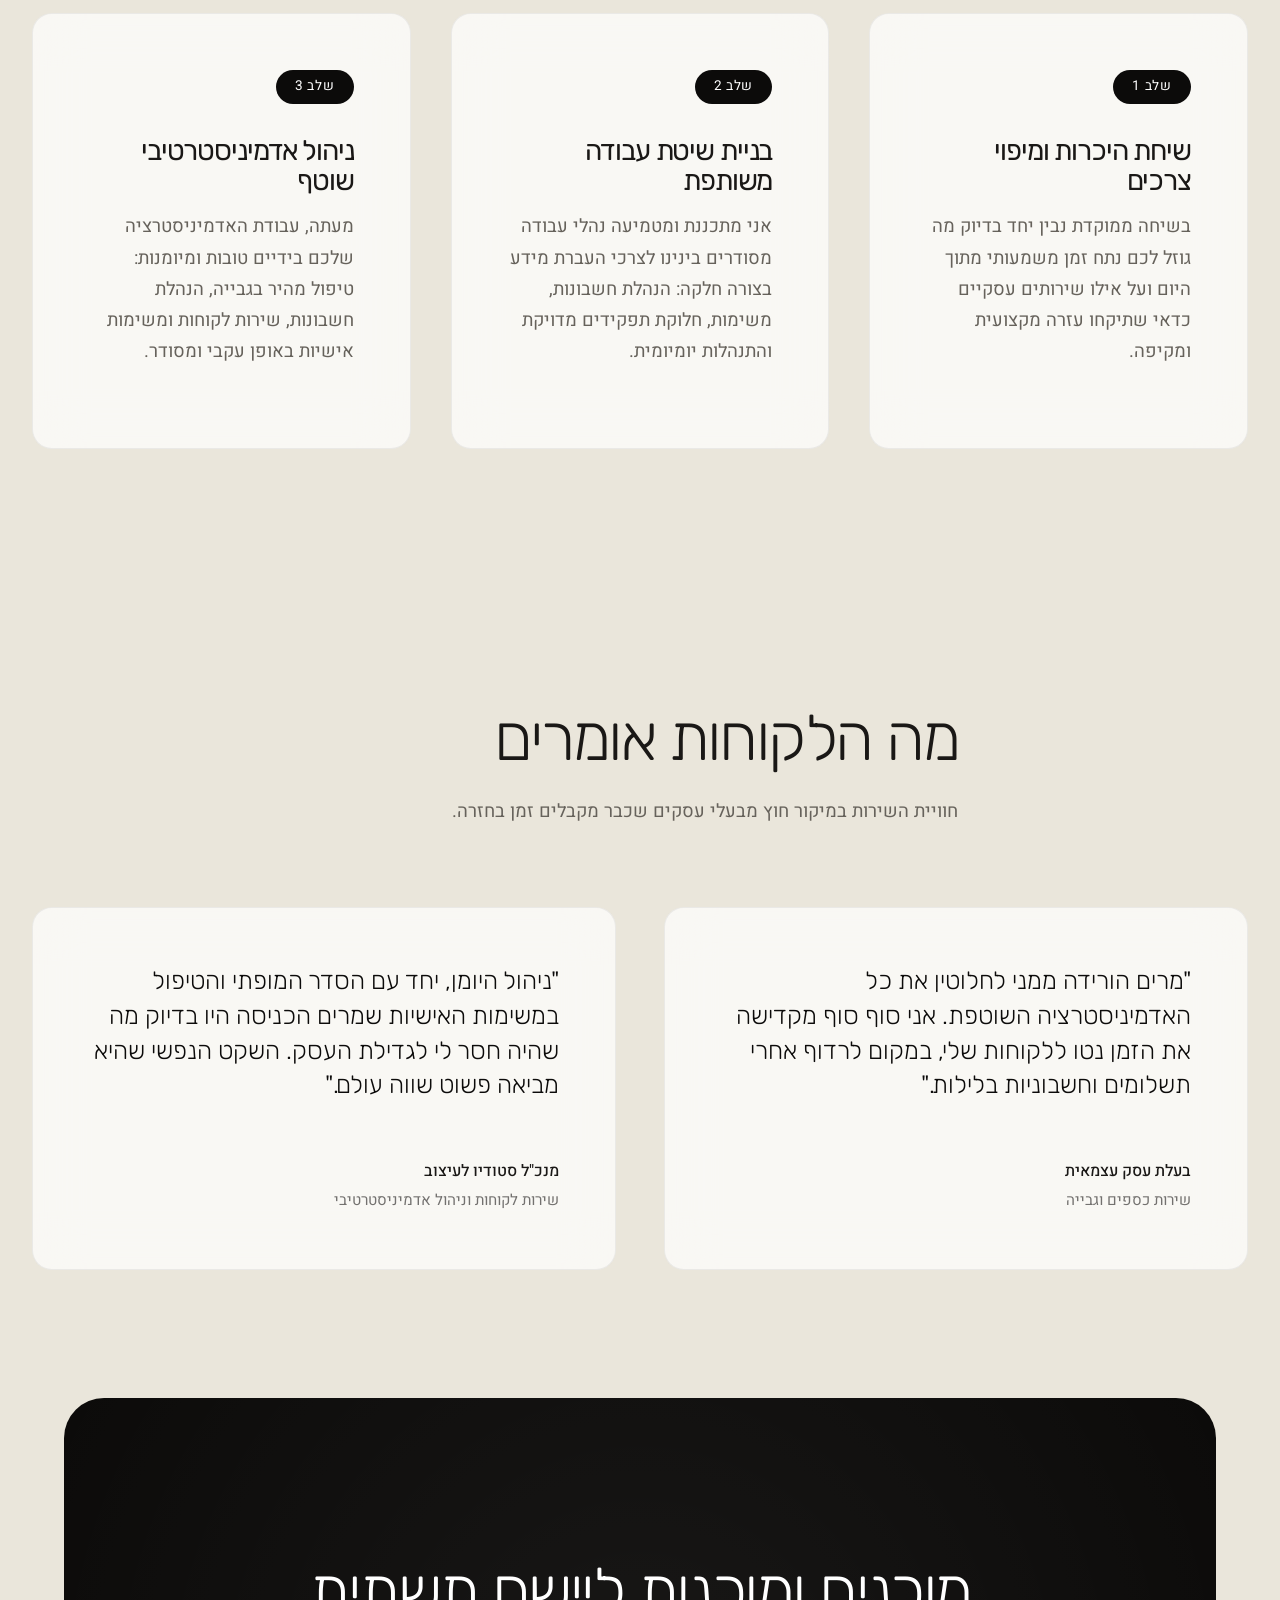
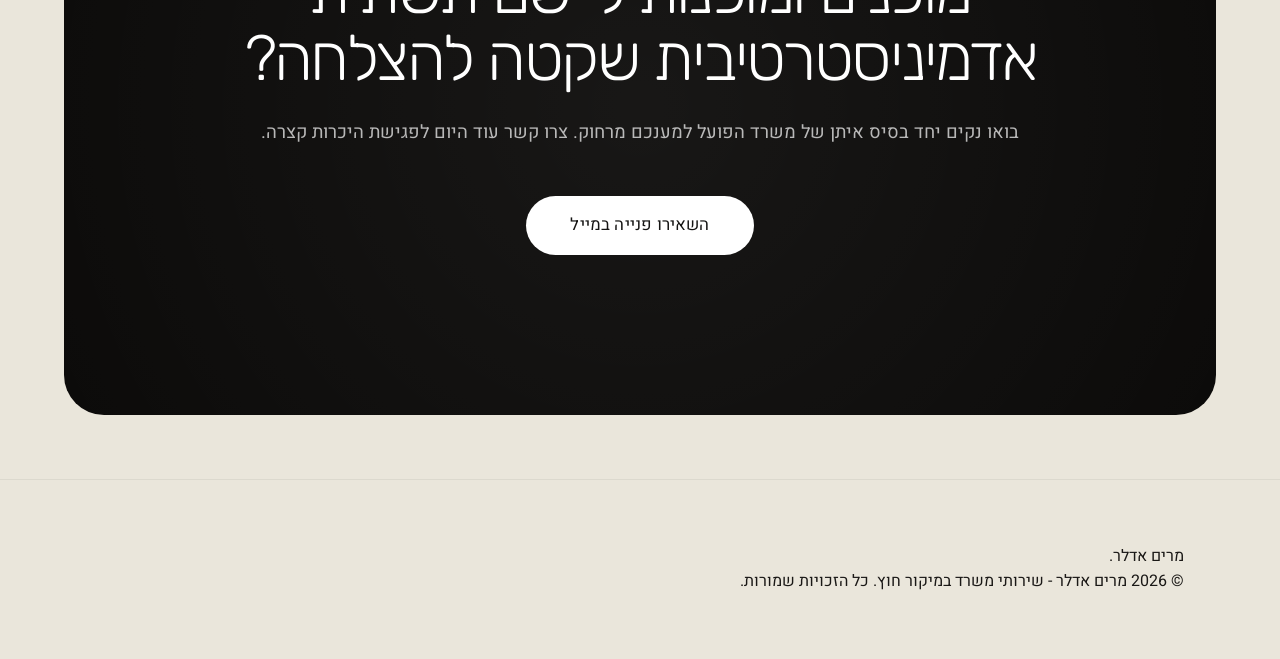
==== commit eef3d68f: "Add files via upload" ====
--- a/index.html
+++ b/index.html
@@ -99,7 +99,7 @@
             <div class="about-image reveal-right">
                 <!-- Generated aesthetic portrait -->
                 <div class="image-wrapper">
-                    <img src="manager_portrait_1776880466740.png" alt="תמונת המנהל">
+                    <img src="miriam_profile.jpg" alt="מרים אדלר">
                 </div>
             </div>
             <div class="about-content reveal-left">
--- a/styles.css
+++ b/styles.css
@@ -2,14 +2,14 @@
    PREMIUM CSS VARIABLES
 ======================== */
 :root {
-    --color-bg: #f8f7f4;
-    /* Creamy off-white base */
+    --color-bg: #EAE6DB;
+    /* Deeper, richer creamy taupe */
     --color-bg-light: #ffffff;
-    --color-bg-card: rgba(255, 255, 255, 0.6);
-    --color-text: #131211;
-    --color-text-muted: #5e5c58;
-    --color-accent: #111111;
-    --color-border: rgba(17, 17, 17, 0.05);
+    --color-bg-card: rgba(255, 255, 255, 0.7);
+    --color-text: #1A1816;
+    --color-text-muted: #66625B;
+    --color-accent: #0C0B0A;
+    --color-border: rgba(0, 0, 0, 0.06);
 
     --font-heading: 'Rubik', sans-serif;
     --font-body: 'Heebo', sans-serif;
@@ -35,6 +35,9 @@
     font-family: var(--font-body);
     color: var(--color-text);
     background-color: var(--color-bg);
+    background-image: linear-gradient(135deg, #F5F3ED 0%, #E3DFD3 100%);
+    /* Adds dynamic dimensional lighting */
+    background-attachment: fixed;
     line-height: 1.6;
     overflow-x: hidden;
     -webkit-font-smoothing: antialiased;
@@ -101,6 +104,13 @@
     padding: 8rem 0;
 }
 
+.section-light {
+    background-color: var(--color-bg-light);
+    /* Total contrasting white band */
+    border-top: 1px solid var(--color-border);
+    border-bottom: 1px solid var(--color-border);
+}
+
 .grid-2 {
     display: grid;
     grid-template-columns: repeat(auto-fit, minmax(400px, 1fr));
@@ -175,7 +185,8 @@
     position: fixed;
     top: 0;
     width: 100%;
-    padding: 2.5rem 5%;
+    padding: 1.5rem 5%;
+    /* Shrunk significantly from 2.5 */
     display: flex;
     justify-content: space-between;
     align-items: center;
@@ -185,11 +196,20 @@
 }
 
 .navbar.scrolled {
-    background-color: rgba(248, 247, 244, 0.85);
-    backdrop-filter: blur(15px);
-    -webkit-backdrop-filter: blur(15px);
-    padding: 1.25rem 5%;
+    background-color: rgba(248, 247, 244, 0.6);
+    /* Ultra transparent */
+    backdrop-filter: blur(25px) saturate(180%);
+    -webkit-backdrop-filter: blur(25px) saturate(180%);
+    padding: 0.6rem 5%;
+    /* Extremely slim scaled footprint */
     border-bottom: 1px solid var(--color-border);
+}
+
+/* Immersive Reading UX - Auto Hide */
+.navbar.navbar-hidden {
+    transform: translateY(-100%);
+    opacity: 0;
+    pointer-events: none;
 }
 
 .custom-logo {
@@ -529,7 +549,7 @@
 }
 
 .blog-header {
-    padding-top: 20vh;
+    padding-top: 160px;
     padding-bottom: 2rem;
 }
 
@@ -547,12 +567,20 @@
 .blog-card {
     display: flex;
     flex-direction: column;
+    background: var(--color-bg-light);
+    /* Pure white to separate from off-white body */
+    border-radius: 16px;
+    border: 1px solid rgba(0, 0, 0, 0.05);
+    /* Clean stroke edge */
+    box-shadow: 0 15px 40px rgba(0, 0, 0, 0.03);
+    /* Rich soft shadow */
     transition: var(--transition-smooth);
-    border-radius: 20px;
+    overflow: hidden;
 }
 
 .blog-card:hover {
     transform: translateY(-8px);
+    box-shadow: 0 25px 50px rgba(0, 0, 0, 0.06);
 }
 
 .blog-card:hover .blog-image img {
@@ -562,11 +590,11 @@
 .blog-image {
     width: 100%;
     aspect-ratio: 16/10;
-    border-radius: 20px;
+    border-radius: 0;
     overflow: hidden;
-    margin-bottom: 2rem;
-    box-shadow: var(--shadow-elegant);
+    margin-bottom: 1.5rem;
     position: relative;
+    border-bottom: 1px solid rgba(0, 0, 0, 0.03);
 }
 
 .blog-image img {
@@ -574,6 +602,10 @@
     height: 100%;
     object-fit: cover;
     transition: transform 1.5s ease;
+}
+
+.blog-content {
+    padding: 0 2rem 2.5rem 2rem;
 }
 
 .blog-meta {
@@ -725,8 +757,36 @@
 
 /* Responsive */
 @media (max-width: 1000px) {
+    .navbar {
+        background-color: rgba(248, 247, 244, 0.6) !important;
+        backdrop-filter: blur(25px) saturate(180%);
+        -webkit-backdrop-filter: blur(25px) saturate(180%);
+        padding: 0.5rem 1rem !important;
+        border-bottom: 1px solid rgba(0, 0, 0, 0.05);
+        box-shadow: none;
+    }
+
+    .logo-sub {
+        display: none;
+    }
+
+    .logo-main {
+        font-size: 1.2rem;
+    }
+
+    .logo-icon {
+        width: 38px;
+        height: 38px;
+    }
+
     .hamburger {
         display: block;
+        padding: 0.2rem;
+    }
+
+    .hamburger svg {
+        width: 26px;
+        height: 26px;
     }
 
     .nav-links {
@@ -763,9 +823,13 @@
         font-weight: 500;
     }
 
+    .section-padding {
+        padding: 4rem 0;
+    }
+
     .grid-2 {
         grid-template-columns: 1fr;
-        gap: 3rem;
+        gap: 2.5rem;
     }
 
     h1 {
